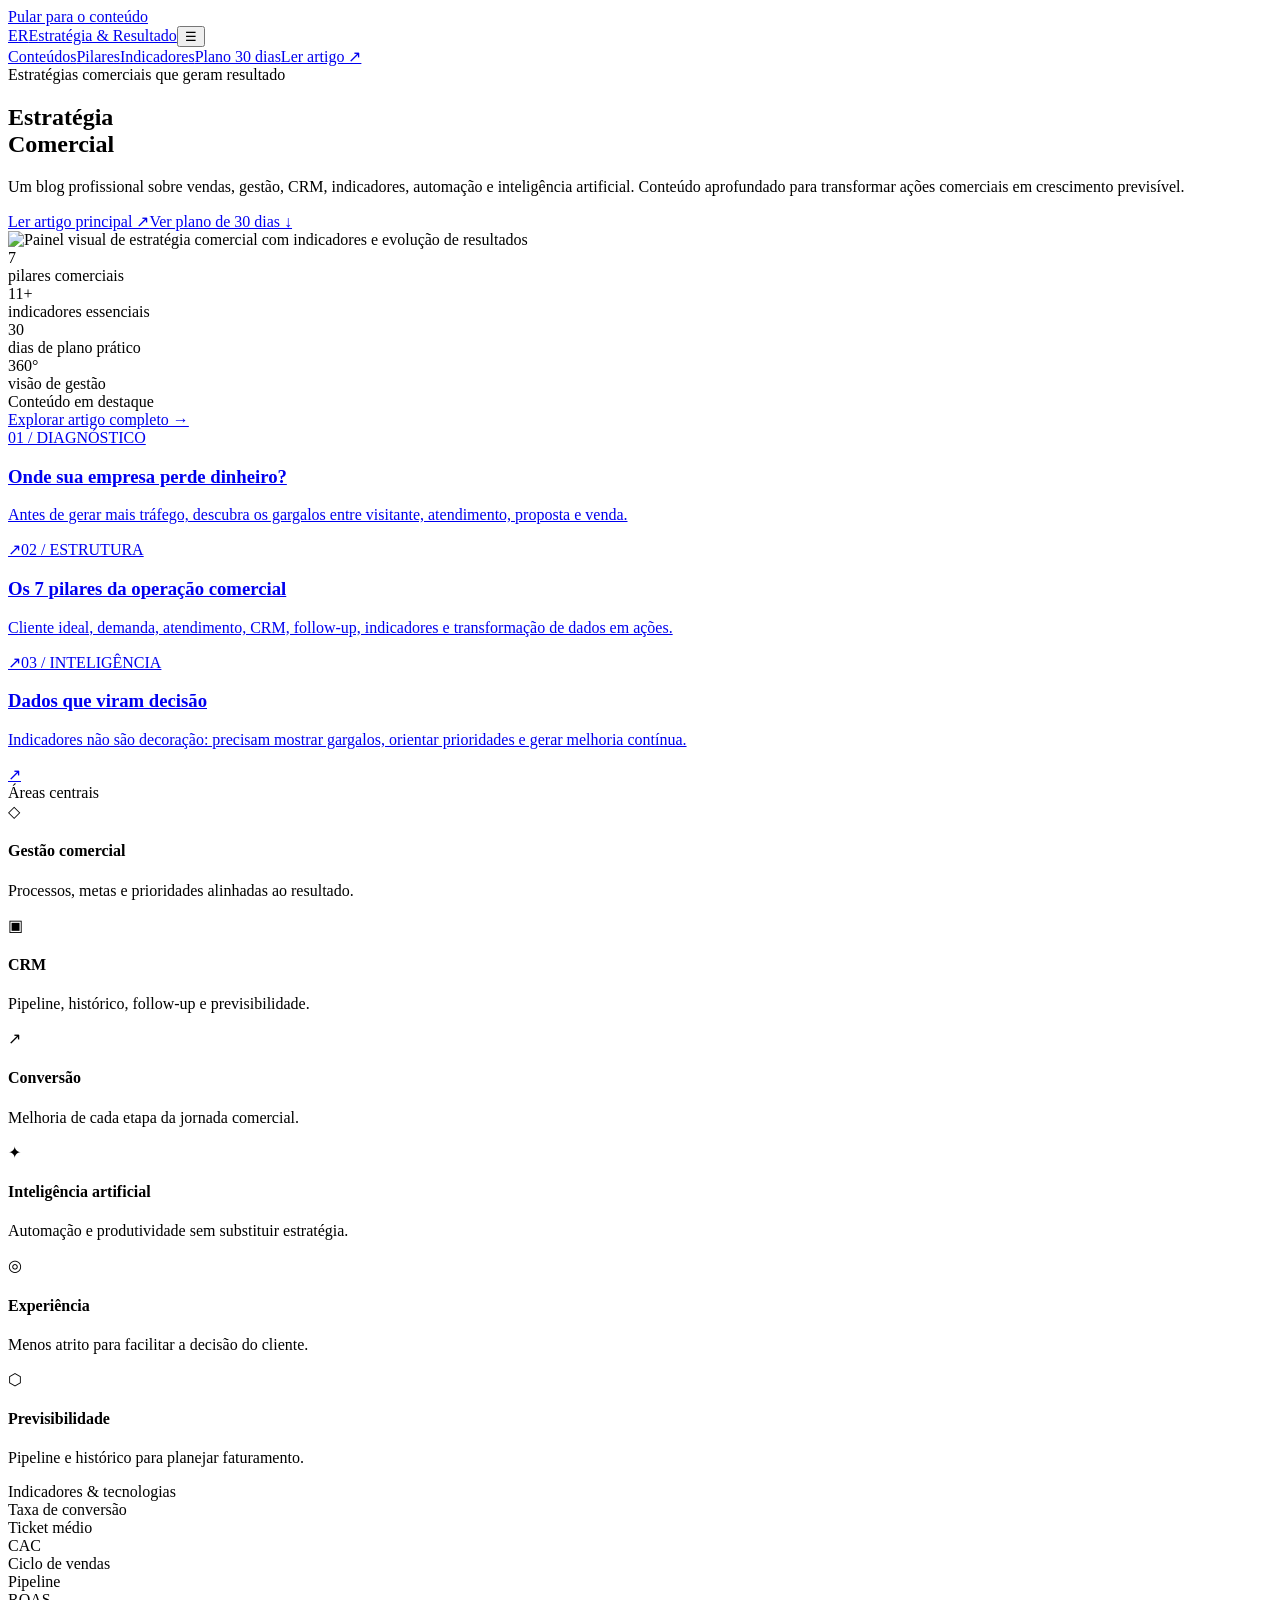
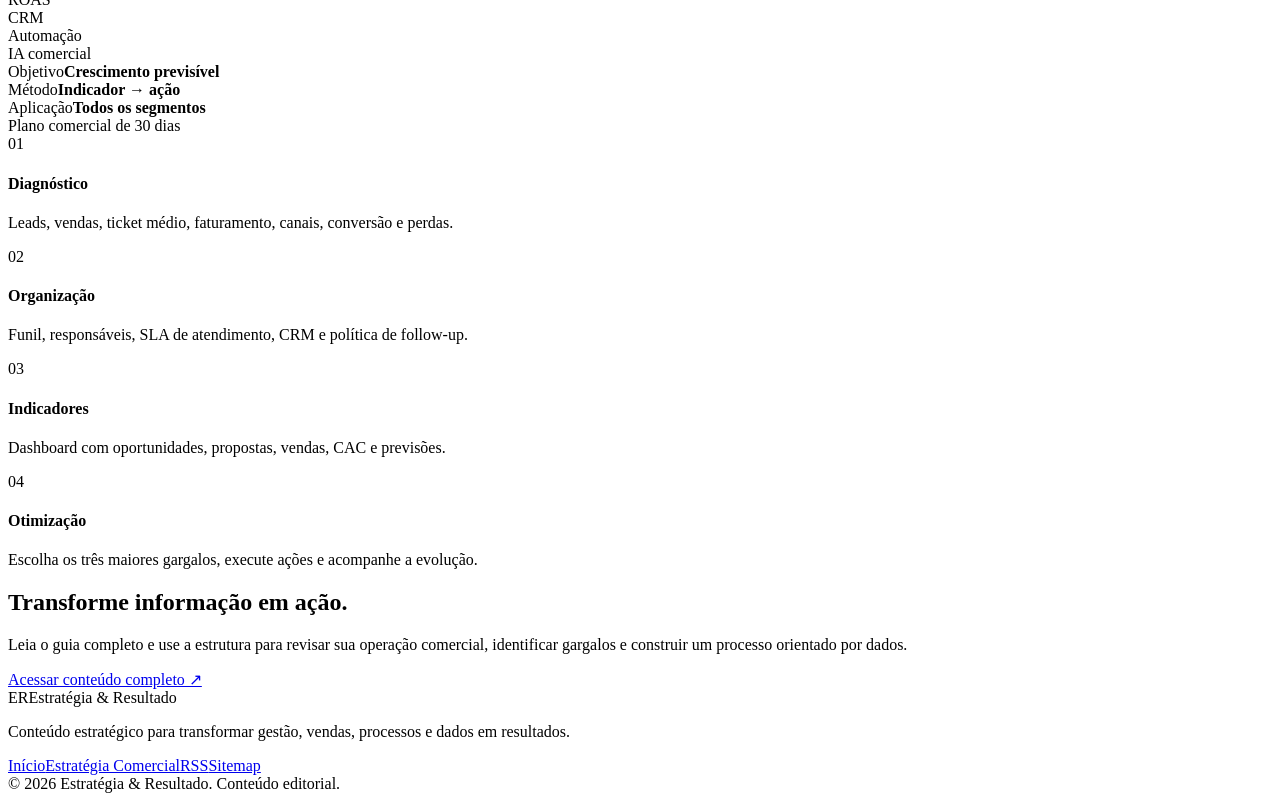
==== index.html @ cd14f016 "Adiciona home profissional do blog" ====
<!doctype html><html lang="pt-BR"><head><meta charset="utf-8"><meta name="viewport" content="width=device-width,initial-scale=1"><title>Estratégia Comercial | Gestão, Vendas, CRM e Resultados</title><meta name="description" content="Conteúdo estratégico sobre gestão comercial, vendas, CRM, indicadores, funil, inteligência artificial e crescimento previsível para empresas de todos os segmentos."><meta name="robots" content="index,follow,max-image-preview:large"><meta name="theme-color" content="#12141a"><link rel="canonical" href="https://SEU-DOMINIO.com.br/"><link rel="icon" href="assets/favicon.svg" type="image/svg+xml"><link rel="alternate" type="application/rss+xml" title="Estratégia & Resultado" href="feed.xml"><meta property="og:type" content="website"><meta property="og:locale" content="pt_BR"><meta property="og:title" content="Estratégia Comercial | Gestão, Vendas, CRM e Resultados"><meta property="og:description" content="Estratégia comercial aplicada a resultados previsíveis: gestão, CRM, vendas, indicadores e IA."><meta property="og:url" content="https://SEU-DOMINIO.com.br/"><meta property="og:image" content="https://SEU-DOMINIO.com.br/assets/og-estrategia-comercial.png"><meta name="twitter:card" content="summary_large_image"><link rel="stylesheet" href="styles.css"><script type="application/ld+json">{"@context":"https://schema.org","@type":"WebSite","name":"Estratégia & Resultado","url":"https://SEU-DOMINIO.com.br/","inLanguage":"pt-BR"}</script></head><body><a class="skip-link" href="#principal">Pular para o conteúdo</a><header class="site-header"><a class="brand" href="index.html" aria-label="Estratégia & Resultado"><span class="brand-mark">ER</span><span class="brand-text">Estratégia & Resultado</span></a><button class="menu-toggle" aria-label="Abrir menu" aria-expanded="false">☰</button><nav class="top-nav" aria-label="Principal"><a href="index.html#conteudos">Conteúdos</a><a href="index.html#pilares">Pilares</a><a href="index.html#indicadores">Indicadores</a><a href="index.html#plano">Plano 30 dias</a><a class="nav-cta" href="estrategia-comercial-aumentar-vendas-resultados.html">Ler artigo ↗</a></nav></header><main id="principal"><section class="hero"><div><div class="eyebrow">Estratégias comerciais que geram resultado</div><h1 class="display-title">Estratégia<br>Comercial</h1><p class="hero-copy">Um blog profissional sobre vendas, gestão, CRM, indicadores, automação e inteligência artificial. Conteúdo aprofundado para transformar ações comerciais em crescimento previsível.</p><div class="actions"><a class="button-primary" href="estrategia-comercial-aumentar-vendas-resultados.html">Ler artigo principal ↗</a><a class="button-secondary" href="#plano">Ver plano de 30 dias ↓</a></div></div><div class="hero-visual"><img src="assets/hero-strategy.svg" width="760" height="720" alt="Painel visual de estratégia comercial com indicadores e evolução de resultados"></div></section><section class="stats" aria-label="Resumo do conteúdo"><div class="stats-grid"><div class="stat"><div class="num">7</div><div class="label">pilares comerciais</div></div><div class="stat"><div class="num">11+</div><div class="label">indicadores essenciais</div></div><div class="stat"><div class="num">30</div><div class="label">dias de plano prático</div></div><div class="stat"><div class="num">360°</div><div class="label">visão de gestão</div></div></div></section><section class="section" id="conteudos"><div class="section-head"><div class="section-kicker">Conteúdo em destaque</div><a class="section-link" href="estrategia-comercial-aumentar-vendas-resultados.html">Explorar artigo completo →</a></div><div class="cards"><a class="card" href="estrategia-comercial-aumentar-vendas-resultados.html#o-primeiro-passo-para-aumentar-vendas-e-entender-onde-a-empresa-esta-perdendo-dinheiro"><span class="index">01 / DIAGNÓSTICO</span><div><h3>Onde sua empresa perde dinheiro?</h3><p>Antes de gerar mais tráfego, descubra os gargalos entre visitante, atendimento, proposta e venda.</p></div><span class="arrow">↗</span></a><a class="card" href="estrategia-comercial-aumentar-vendas-resultados.html#os-7-pilares-de-uma-estrategia-comercial-eficiente"><span class="index">02 / ESTRUTURA</span><div><h3>Os 7 pilares da operação comercial</h3><p>Cliente ideal, demanda, atendimento, CRM, follow-up, indicadores e transformação de dados em ações.</p></div><span class="arrow">↗</span></a><a class="card" href="estrategia-comercial-aumentar-vendas-resultados.html#7-transformar-dados-em-acoes"><span class="index">03 / INTELIGÊNCIA</span><div><h3>Dados que viram decisão</h3><p>Indicadores não são decoração: precisam mostrar gargalos, orientar prioridades e gerar melhoria contínua.</p></div><span class="arrow">↗</span></a></div></section><section class="section" id="pilares"><div class="split"><div><div class="section-kicker">Áreas centrais</div><div class="topic-list"><div class="topic"><div class="topic-icon">◇</div><div><h4>Gestão comercial</h4><p>Processos, metas e prioridades alinhadas ao resultado.</p></div></div><div class="topic"><div class="topic-icon">▣</div><div><h4>CRM</h4><p>Pipeline, histórico, follow-up e previsibilidade.</p></div></div><div class="topic"><div class="topic-icon">↗</div><div><h4>Conversão</h4><p>Melhoria de cada etapa da jornada comercial.</p></div></div><div class="topic"><div class="topic-icon">✦</div><div><h4>Inteligência artificial</h4><p>Automação e produtividade sem substituir estratégia.</p></div></div><div class="topic"><div class="topic-icon">◎</div><div><h4>Experiência</h4><p>Menos atrito para facilitar a decisão do cliente.</p></div></div><div class="topic"><div class="topic-icon">⬡</div><div><h4>Previsibilidade</h4><p>Pipeline e histórico para planejar faturamento.</p></div></div></div></div><div id="indicadores"><div class="section-kicker">Indicadores & tecnologias</div><div class="toolbox"><div class="tool">Taxa de conversão</div><div class="tool">Ticket médio</div><div class="tool">CAC</div><div class="tool">Ciclo de vendas</div><div class="tool">Pipeline</div><div class="tool">ROAS</div><div class="tool">CRM</div><div class="tool">Automação</div><div class="tool">IA comercial</div></div><div class="mini-panel"><div class="row"><span>Objetivo</span><strong>Crescimento previsível</strong></div><div class="row"><span>Método</span><strong>Indicador → ação</strong></div><div class="row"><span>Aplicação</span><strong>Todos os segmentos</strong></div></div></div></div></section><section class="section" id="plano"><div class="section-head"><div class="section-kicker">Plano comercial de 30 dias</div></div><div class="process"><div class="process-step"><span class="n">01</span><h4>Diagnóstico</h4><p>Leads, vendas, ticket médio, faturamento, canais, conversão e perdas.</p></div><div class="process-step"><span class="n">02</span><h4>Organização</h4><p>Funil, responsáveis, SLA de atendimento, CRM e política de follow-up.</p></div><div class="process-step"><span class="n">03</span><h4>Indicadores</h4><p>Dashboard com oportunidades, propostas, vendas, CAC e previsões.</p></div><div class="process-step"><span class="n">04</span><h4>Otimização</h4><p>Escolha os três maiores gargalos, execute ações e acompanhe a evolução.</p></div></div></section><section class="cta"><div class="cta-box"><h2>Transforme informação em ação.</h2><div><p>Leia o guia completo e use a estrutura para revisar sua operação comercial, identificar gargalos e construir um processo orientado por dados.</p><a class="button-primary" href="estrategia-comercial-aumentar-vendas-resultados.html">Acessar conteúdo completo ↗</a></div></div></section></main><footer class="footer"><div><div class="brand footer-brand"><span class="brand-mark">ER</span><span class="brand-text">Estratégia & Resultado</span></div><p>Conteúdo estratégico para transformar gestão, vendas, processos e dados em resultados.</p></div><div class="footer-links"><a href="index.html">Início</a><a href="estrategia-comercial-aumentar-vendas-resultados.html">Estratégia Comercial</a><a href="feed.xml">RSS</a><a href="sitemap.xml">Sitemap</a></div><div class="copyright">© 2026 Estratégia & Resultado. Conteúdo editorial.</div></footer><script src="script.js" defer></script></body></html>
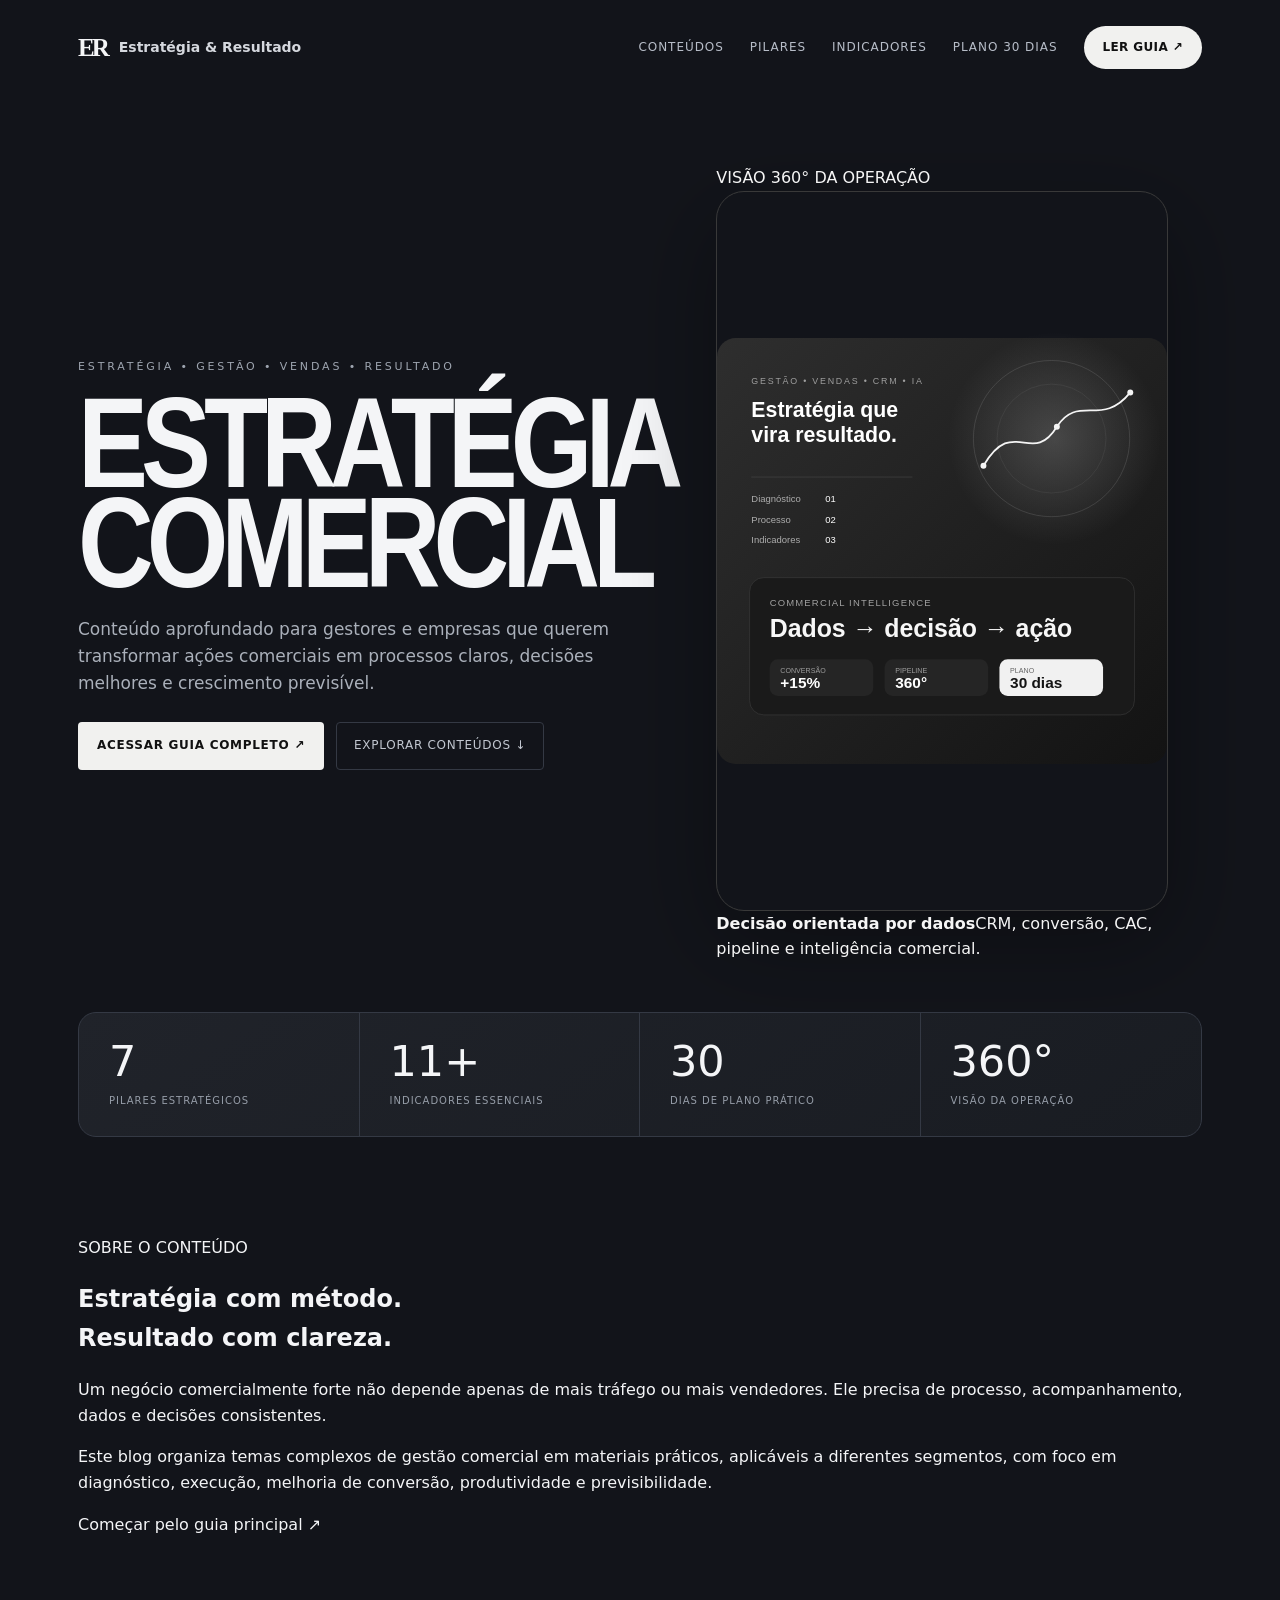
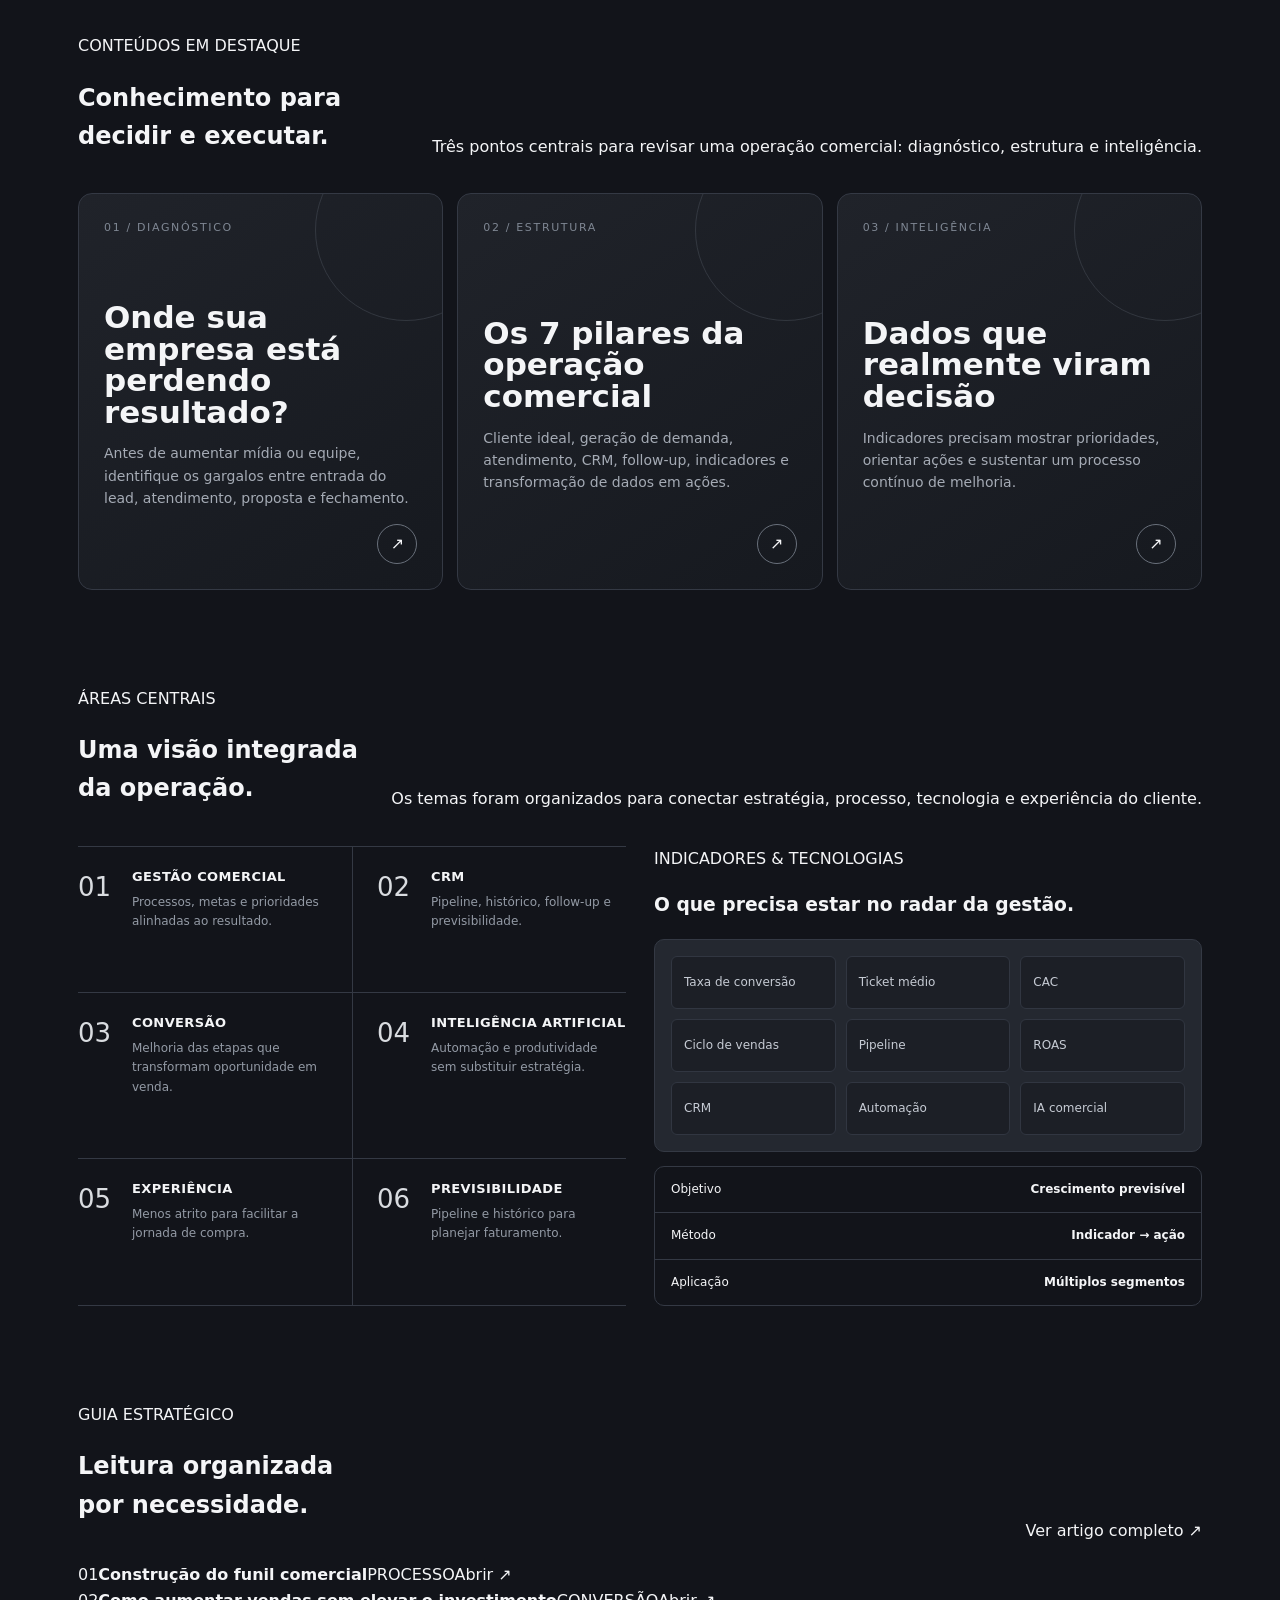
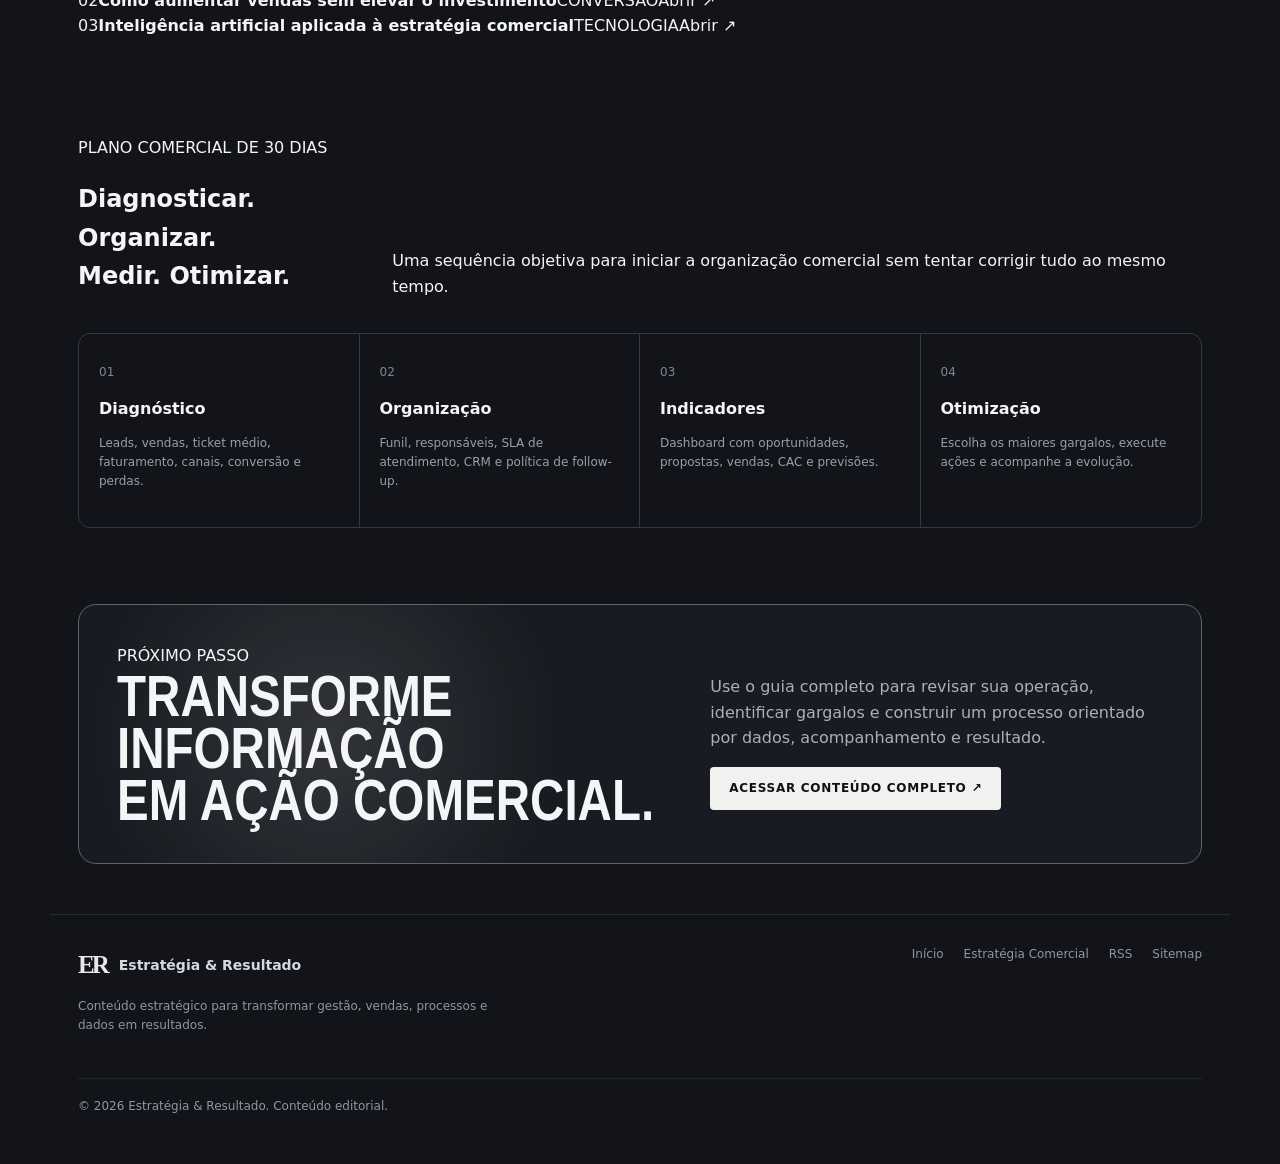
==== commit c37535c6: "Redesenha home do blog com template editorial premium" ====
--- a/index.html
+++ b/index.html
@@ -1 +1 @@
-<!doctype html><html lang="pt-BR"><head><meta charset="utf-8"><meta name="viewport" content="width=device-width,initial-scale=1"><title>Estratégia Comercial | Gestão, Vendas, CRM e Resultados</title><meta name="description" content="Conteúdo estratégico sobre gestão comercial, vendas, CRM, indicadores, funil, inteligência artificial e crescimento previsível para empresas de todos os segmentos."><meta name="robots" content="index,follow,max-image-preview:large"><meta name="theme-color" content="#12141a"><link rel="canonical" href="https://SEU-DOMINIO.com.br/"><link rel="icon" href="assets/favicon.svg" type="image/svg+xml"><link rel="alternate" type="application/rss+xml" title="Estratégia & Resultado" href="feed.xml"><meta property="og:type" content="website"><meta property="og:locale" content="pt_BR"><meta property="og:title" content="Estratégia Comercial | Gestão, Vendas, CRM e Resultados"><meta property="og:description" content="Estratégia comercial aplicada a resultados previsíveis: gestão, CRM, vendas, indicadores e IA."><meta property="og:url" content="https://SEU-DOMINIO.com.br/"><meta property="og:image" content="https://SEU-DOMINIO.com.br/assets/og-estrategia-comercial.png"><meta name="twitter:card" content="summary_large_image"><link rel="stylesheet" href="styles.css"><script type="application/ld+json">{"@context":"https://schema.org","@type":"WebSite","name":"Estratégia & Resultado","url":"https://SEU-DOMINIO.com.br/","inLanguage":"pt-BR"}</script></head><body><a class="skip-link" href="#principal">Pular para o conteúdo</a><header class="site-header"><a class="brand" href="index.html" aria-label="Estratégia & Resultado"><span class="brand-mark">ER</span><span class="brand-text">Estratégia & Resultado</span></a><button class="menu-toggle" aria-label="Abrir menu" aria-expanded="false">☰</button><nav class="top-nav" aria-label="Principal"><a href="index.html#conteudos">Conteúdos</a><a href="index.html#pilares">Pilares</a><a href="index.html#indicadores">Indicadores</a><a href="index.html#plano">Plano 30 dias</a><a class="nav-cta" href="estrategia-comercial-aumentar-vendas-resultados.html">Ler artigo ↗</a></nav></header><main id="principal"><section class="hero"><div><div class="eyebrow">Estratégias comerciais que geram resultado</div><h1 class="display-title">Estratégia<br>Comercial</h1><p class="hero-copy">Um blog profissional sobre vendas, gestão, CRM, indicadores, automação e inteligência artificial. Conteúdo aprofundado para transformar ações comerciais em crescimento previsível.</p><div class="actions"><a class="button-primary" href="estrategia-comercial-aumentar-vendas-resultados.html">Ler artigo principal ↗</a><a class="button-secondary" href="#plano">Ver plano de 30 dias ↓</a></div></div><div class="hero-visual"><img src="assets/hero-strategy.svg" width="760" height="720" alt="Painel visual de estratégia comercial com indicadores e evolução de resultados"></div></section><section class="stats" aria-label="Resumo do conteúdo"><div class="stats-grid"><div class="stat"><div class="num">7</div><div class="label">pilares comerciais</div></div><div class="stat"><div class="num">11+</div><div class="label">indicadores essenciais</div></div><div class="stat"><div class="num">30</div><div class="label">dias de plano prático</div></div><div class="stat"><div class="num">360°</div><div class="label">visão de gestão</div></div></div></section><section class="section" id="conteudos"><div class="section-head"><div class="section-kicker">Conteúdo em destaque</div><a class="section-link" href="estrategia-comercial-aumentar-vendas-resultados.html">Explorar artigo completo →</a></div><div class="cards"><a class="card" href="estrategia-comercial-aumentar-vendas-resultados.html#o-primeiro-passo-para-aumentar-vendas-e-entender-onde-a-empresa-esta-perdendo-dinheiro"><span class="index">01 / DIAGNÓSTICO</span><div><h3>Onde sua empresa perde dinheiro?</h3><p>Antes de gerar mais tráfego, descubra os gargalos entre visitante, atendimento, proposta e venda.</p></div><span class="arrow">↗</span></a><a class="card" href="estrategia-comercial-aumentar-vendas-resultados.html#os-7-pilares-de-uma-estrategia-comercial-eficiente"><span class="index">02 / ESTRUTURA</span><div><h3>Os 7 pilares da operação comercial</h3><p>Cliente ideal, demanda, atendimento, CRM, follow-up, indicadores e transformação de dados em ações.</p></div><span class="arrow">↗</span></a><a class="card" href="estrategia-comercial-aumentar-vendas-resultados.html#7-transformar-dados-em-acoes"><span class="index">03 / INTELIGÊNCIA</span><div><h3>Dados que viram decisão</h3><p>Indicadores não são decoração: precisam mostrar gargalos, orientar prioridades e gerar melhoria contínua.</p></div><span class="arrow">↗</span></a></div></section><section class="section" id="pilares"><div class="split"><div><div class="section-kicker">Áreas centrais</div><div class="topic-list"><div class="topic"><div class="topic-icon">◇</div><div><h4>Gestão comercial</h4><p>Processos, metas e prioridades alinhadas ao resultado.</p></div></div><div class="topic"><div class="topic-icon">▣</div><div><h4>CRM</h4><p>Pipeline, histórico, follow-up e previsibilidade.</p></div></div><div class="topic"><div class="topic-icon">↗</div><div><h4>Conversão</h4><p>Melhoria de cada etapa da jornada comercial.</p></div></div><div class="topic"><div class="topic-icon">✦</div><div><h4>Inteligência artificial</h4><p>Automação e produtividade sem substituir estratégia.</p></div></div><div class="topic"><div class="topic-icon">◎</div><div><h4>Experiência</h4><p>Menos atrito para facilitar a decisão do cliente.</p></div></div><div class="topic"><div class="topic-icon">⬡</div><div><h4>Previsibilidade</h4><p>Pipeline e histórico para planejar faturamento.</p></div></div></div></div><div id="indicadores"><div class="section-kicker">Indicadores & tecnologias</div><div class="toolbox"><div class="tool">Taxa de conversão</div><div class="tool">Ticket médio</div><div class="tool">CAC</div><div class="tool">Ciclo de vendas</div><div class="tool">Pipeline</div><div class="tool">ROAS</div><div class="tool">CRM</div><div class="tool">Automação</div><div class="tool">IA comercial</div></div><div class="mini-panel"><div class="row"><span>Objetivo</span><strong>Crescimento previsível</strong></div><div class="row"><span>Método</span><strong>Indicador → ação</strong></div><div class="row"><span>Aplicação</span><strong>Todos os segmentos</strong></div></div></div></div></section><section class="section" id="plano"><div class="section-head"><div class="section-kicker">Plano comercial de 30 dias</div></div><div class="process"><div class="process-step"><span class="n">01</span><h4>Diagnóstico</h4><p>Leads, vendas, ticket médio, faturamento, canais, conversão e perdas.</p></div><div class="process-step"><span class="n">02</span><h4>Organização</h4><p>Funil, responsáveis, SLA de atendimento, CRM e política de follow-up.</p></div><div class="process-step"><span class="n">03</span><h4>Indicadores</h4><p>Dashboard com oportunidades, propostas, vendas, CAC e previsões.</p></div><div class="process-step"><span class="n">04</span><h4>Otimização</h4><p>Escolha os três maiores gargalos, execute ações e acompanhe a evolução.</p></div></div></section><section class="cta"><div class="cta-box"><h2>Transforme informação em ação.</h2><div><p>Leia o guia completo e use a estrutura para revisar sua operação comercial, identificar gargalos e construir um processo orientado por dados.</p><a class="button-primary" href="estrategia-comercial-aumentar-vendas-resultados.html">Acessar conteúdo completo ↗</a></div></div></section></main><footer class="footer"><div><div class="brand footer-brand"><span class="brand-mark">ER</span><span class="brand-text">Estratégia & Resultado</span></div><p>Conteúdo estratégico para transformar gestão, vendas, processos e dados em resultados.</p></div><div class="footer-links"><a href="index.html">Início</a><a href="estrategia-comercial-aumentar-vendas-resultados.html">Estratégia Comercial</a><a href="feed.xml">RSS</a><a href="sitemap.xml">Sitemap</a></div><div class="copyright">© 2026 Estratégia & Resultado. Conteúdo editorial.</div></footer><script src="script.js" defer></script></body></html>+<!doctype html><html lang="pt-BR"><head><meta charset="utf-8"><meta name="viewport" content="width=device-width,initial-scale=1"><title>Estratégia Comercial | Gestão, Vendas, CRM e Resultados</title><meta name="description" content="Conteúdo estratégico sobre gestão comercial, vendas, CRM, indicadores, funil, inteligência artificial e crescimento previsível para empresas de todos os segmentos."><meta name="robots" content="index,follow,max-image-preview:large"><meta name="theme-color" content="#10242c"><link rel="canonical" href="https://SEU-DOMINIO.com.br/"><link rel="icon" href="assets/favicon.svg" type="image/svg+xml"><link rel="alternate" type="application/rss+xml" title="Estratégia & Resultado" href="feed.xml"><meta property="og:type" content="website"><meta property="og:locale" content="pt_BR"><meta property="og:title" content="Estratégia Comercial | Gestão, Vendas, CRM e Resultados"><meta property="og:description" content="Estratégia comercial aplicada a resultados previsíveis: gestão, CRM, vendas, indicadores e IA."><meta property="og:url" content="https://SEU-DOMINIO.com.br/"><meta property="og:image" content="https://SEU-DOMINIO.com.br/assets/og-estrategia-comercial.png"><meta name="twitter:card" content="summary_large_image"><link rel="stylesheet" href="styles.css"><script type="application/ld+json">{"@context":"https://schema.org","@type":"WebSite","name":"Estratégia & Resultado","url":"https://SEU-DOMINIO.com.br/","inLanguage":"pt-BR"}</script></head><body><a class="skip-link" href="#principal">Pular para o conteúdo</a><header class="site-header"><a class="brand" href="index.html" aria-label="Estratégia & Resultado"><span class="brand-mark">ER</span><span class="brand-text">Estratégia & Resultado</span></a><button class="menu-toggle" aria-label="Abrir menu" aria-expanded="false">☰</button><nav class="top-nav" aria-label="Principal"><a href="#conteudos">Conteúdos</a><a href="#pilares">Pilares</a><a href="#indicadores">Indicadores</a><a href="#plano">Plano 30 dias</a><a class="nav-cta" href="estrategia-comercial-aumentar-vendas-resultados.html">Ler guia ↗</a></nav></header><main id="principal"><section class="hero"><div class="hero-copy-wrap"><div class="eyebrow gold">Estratégia • Gestão • Vendas • Resultado</div><h1 class="display-title">Estratégia<br><span>Comercial</span></h1><p class="hero-copy">Conteúdo aprofundado para gestores e empresas que querem transformar ações comerciais em processos claros, decisões melhores e crescimento previsível.</p><div class="actions"><a class="button-primary" href="estrategia-comercial-aumentar-vendas-resultados.html">Acessar guia completo ↗</a><a class="button-secondary" href="#conteudos">Explorar conteúdos ↓</a></div></div><div class="hero-visual"><div class="visual-label">VISÃO 360° DA OPERAÇÃO</div><img src="assets/hero-strategy.svg" width="760" height="720" alt="Painel visual de estratégia comercial com indicadores e evolução de resultados"><div class="visual-note"><strong>Decisão orientada por dados</strong><span>CRM, conversão, CAC, pipeline e inteligência comercial.</span></div></div></section><section class="stats" aria-label="Resumo do conteúdo"><div class="stats-grid"><div class="stat"><div class="num">7</div><div class="label">Pilares estratégicos</div></div><div class="stat"><div class="num">11+</div><div class="label">Indicadores essenciais</div></div><div class="stat"><div class="num">30</div><div class="label">Dias de plano prático</div></div><div class="stat"><div class="num">360°</div><div class="label">Visão da operação</div></div></div></section><section class="section intro-section"><div><span class="section-tag">SOBRE O CONTEÚDO</span><h2>Estratégia com método.<br>Resultado com clareza.</h2></div><div class="intro-copy"><p class="lead">Um negócio comercialmente forte não depende apenas de mais tráfego ou mais vendedores. Ele precisa de processo, acompanhamento, dados e decisões consistentes.</p><p>Este blog organiza temas complexos de gestão comercial em materiais práticos, aplicáveis a diferentes segmentos, com foco em diagnóstico, execução, melhoria de conversão, produtividade e previsibilidade.</p><a class="gold-link" href="estrategia-comercial-aumentar-vendas-resultados.html">Começar pelo guia principal ↗</a></div></section><section class="section featured-panel" id="conteudos"><div class="section-head light"><div><span class="section-tag dark-tag">CONTEÚDOS EM DESTAQUE</span><h2>Conhecimento para<br><span>decidir e executar.</span></h2></div><p>Três pontos centrais para revisar uma operação comercial: diagnóstico, estrutura e inteligência.</p></div><div class="cards"><a class="card card-light" href="estrategia-comercial-aumentar-vendas-resultados.html#o-primeiro-passo-para-aumentar-vendas-e-entender-onde-a-empresa-esta-perdendo-dinheiro"><span class="index">01 / DIAGNÓSTICO</span><div><h3>Onde sua empresa está perdendo resultado?</h3><p>Antes de aumentar mídia ou equipe, identifique os gargalos entre entrada do lead, atendimento, proposta e fechamento.</p></div><span class="arrow">↗</span></a><a class="card card-dark" href="estrategia-comercial-aumentar-vendas-resultados.html#os-7-pilares-de-uma-estrategia-comercial-eficiente"><span class="index">02 / ESTRUTURA</span><div><h3>Os 7 pilares da operação comercial</h3><p>Cliente ideal, geração de demanda, atendimento, CRM, follow-up, indicadores e transformação de dados em ações.</p></div><span class="arrow">↗</span></a><a class="card card-light" href="estrategia-comercial-aumentar-vendas-resultados.html#7-transformar-dados-em-acoes"><span class="index">03 / INTELIGÊNCIA</span><div><h3>Dados que realmente viram decisão</h3><p>Indicadores precisam mostrar prioridades, orientar ações e sustentar um processo contínuo de melhoria.</p></div><span class="arrow">↗</span></a></div></section><section class="section capability-section" id="pilares"><div class="section-head"><div><span class="section-tag">ÁREAS CENTRAIS</span><h2>Uma visão integrada<br>da operação.</h2></div><p>Os temas foram organizados para conectar estratégia, processo, tecnologia e experiência do cliente.</p></div><div class="split"><div class="topic-list"><div class="topic"><div class="topic-icon">01</div><div><h4>Gestão comercial</h4><p>Processos, metas e prioridades alinhadas ao resultado.</p></div></div><div class="topic"><div class="topic-icon">02</div><div><h4>CRM</h4><p>Pipeline, histórico, follow-up e previsibilidade.</p></div></div><div class="topic"><div class="topic-icon">03</div><div><h4>Conversão</h4><p>Melhoria das etapas que transformam oportunidade em venda.</p></div></div><div class="topic"><div class="topic-icon">04</div><div><h4>Inteligência artificial</h4><p>Automação e produtividade sem substituir estratégia.</p></div></div><div class="topic"><div class="topic-icon">05</div><div><h4>Experiência</h4><p>Menos atrito para facilitar a jornada de compra.</p></div></div><div class="topic"><div class="topic-icon">06</div><div><h4>Previsibilidade</h4><p>Pipeline e histórico para planejar faturamento.</p></div></div></div><div class="indicator-panel" id="indicadores"><span class="section-tag dark-tag">INDICADORES & TECNOLOGIAS</span><h3>O que precisa estar no radar da gestão.</h3><div class="toolbox"><div class="tool">Taxa de conversão</div><div class="tool">Ticket médio</div><div class="tool">CAC</div><div class="tool">Ciclo de vendas</div><div class="tool">Pipeline</div><div class="tool">ROAS</div><div class="tool">CRM</div><div class="tool">Automação</div><div class="tool">IA comercial</div></div><div class="mini-panel"><div class="row"><span>Objetivo</span><strong>Crescimento previsível</strong></div><div class="row"><span>Método</span><strong>Indicador → ação</strong></div><div class="row"><span>Aplicação</span><strong>Múltiplos segmentos</strong></div></div></div></div></section><section class="section editorial-list"><div class="section-head"><div><span class="section-tag">GUIA ESTRATÉGICO</span><h2>Leitura organizada<br>por necessidade.</h2></div><a class="gold-link" href="estrategia-comercial-aumentar-vendas-resultados.html">Ver artigo completo ↗</a></div><div class="library-row"><span class="library-index">01</span><strong>Construção do funil comercial</strong><span class="library-tag">PROCESSO</span><a href="estrategia-comercial-aumentar-vendas-resultados.html#como-construir-um-funil-comercial-eficiente">Abrir ↗</a></div><div class="library-row"><span class="library-index">02</span><strong>Como aumentar vendas sem elevar o investimento</strong><span class="library-tag">CONVERSÃO</span><a href="estrategia-comercial-aumentar-vendas-resultados.html#como-aumentar-vendas-sem-necessariamente-aumentar-o-investimento-em-marketing">Abrir ↗</a></div><div class="library-row"><span class="library-index">03</span><strong>Inteligência artificial aplicada à estratégia comercial</strong><span class="library-tag">TECNOLOGIA</span><a href="estrategia-comercial-aumentar-vendas-resultados.html#inteligencia-artificial-aplicada-a-estrategia-comercial">Abrir ↗</a></div></section><section class="section process-section" id="plano"><div class="section-head"><div><span class="section-tag">PLANO COMERCIAL DE 30 DIAS</span><h2>Diagnosticar. Organizar.<br>Medir. Otimizar.</h2></div><p>Uma sequência objetiva para iniciar a organização comercial sem tentar corrigir tudo ao mesmo tempo.</p></div><div class="process"><div class="process-step"><span class="n">01</span><h4>Diagnóstico</h4><p>Leads, vendas, ticket médio, faturamento, canais, conversão e perdas.</p></div><div class="process-step"><span class="n">02</span><h4>Organização</h4><p>Funil, responsáveis, SLA de atendimento, CRM e política de follow-up.</p></div><div class="process-step"><span class="n">03</span><h4>Indicadores</h4><p>Dashboard com oportunidades, propostas, vendas, CAC e previsões.</p></div><div class="process-step"><span class="n">04</span><h4>Otimização</h4><p>Escolha os maiores gargalos, execute ações e acompanhe a evolução.</p></div></div></section><section class="cta"><div class="cta-box"><div><span class="section-tag dark-tag">PRÓXIMO PASSO</span><h2>Transforme informação<br>em ação comercial.</h2></div><div><p>Use o guia completo para revisar sua operação, identificar gargalos e construir um processo orientado por dados, acompanhamento e resultado.</p><a class="button-primary" href="estrategia-comercial-aumentar-vendas-resultados.html">Acessar conteúdo completo ↗</a></div></div></section></main><footer class="footer"><div><div class="brand footer-brand"><span class="brand-mark">ER</span><span class="brand-text">Estratégia & Resultado</span></div><p>Conteúdo estratégico para transformar gestão, vendas, processos e dados em resultados.</p></div><div class="footer-links"><a href="index.html">Início</a><a href="estrategia-comercial-aumentar-vendas-resultados.html">Estratégia Comercial</a><a href="feed.xml">RSS</a><a href="sitemap.xml">Sitemap</a></div><div class="copyright">© 2026 Estratégia & Resultado. Conteúdo editorial.</div></footer><script src="script.js" defer></script></body></html>
--- a/styles.css
+++ b/styles.css
@@ -0,0 +1 @@
+:root{--bg:#12141a;--panel:#1a1d24;--panel2:#20242c;--line:#343944;--text:#f4f5f7;--muted:#a4aab5;--soft:#d9dce1;--paper:#ececea;--ink:#16181d;--max:1180px;--radius:22px}*{box-sizing:border-box}html{scroll-behavior:smooth}body{margin:0;background:var(--bg);color:var(--text);font-family:Inter,ui-sans-serif,system-ui,-apple-system,BlinkMacSystemFont,"Segoe UI",sans-serif;line-height:1.6;-webkit-font-smoothing:antialiased}a{color:inherit;text-decoration:none}img{max-width:100%;display:block}.skip-link{position:absolute;left:-999px}.skip-link:focus{left:20px;top:20px;background:#fff;color:#111;padding:10px 14px;z-index:999}.site-header{max-width:var(--max);margin:auto;padding:26px 28px;display:flex;align-items:center;justify-content:space-between;gap:24px;position:relative;z-index:20}.brand{display:flex;align-items:center;gap:12px;font-weight:650}.brand-mark{font-family:Georgia,serif;font-size:25px;letter-spacing:-3px}.brand-text{font-size:14px;color:#d5d8de}.top-nav{display:flex;align-items:center;gap:26px;font-size:12px;text-transform:uppercase;letter-spacing:.08em;color:#b7bdc8}.top-nav a:hover{color:#fff}.nav-cta,.button-primary{background:#f1f1ef!important;color:#111!important;border-radius:999px;padding:12px 19px!important;font-weight:700;letter-spacing:.03em}.menu-toggle{display:none;background:none;border:1px solid var(--line);color:#fff;border-radius:10px;padding:7px 10px}.hero{max-width:var(--max);margin:auto;padding:70px 28px 34px;display:grid;grid-template-columns:1.07fr .93fr;gap:40px;align-items:center}.eyebrow{font-size:11px;letter-spacing:.26em;text-transform:uppercase;color:#9ea5b0;margin-bottom:16px}.display-title{font-family:"Arial Narrow","Liberation Sans Narrow",Impact,sans-serif;font-size:clamp(76px,10vw,148px);line-height:.78;letter-spacing:-.055em;text-transform:uppercase;margin:0;max-width:760px}.hero-copy{max-width:650px;color:#aab0ba;font-size:17px;margin:25px 0}.actions{display:flex;gap:12px;flex-wrap:wrap}.button-primary,.button-secondary{display:inline-flex;align-items:center;gap:8px;padding:13px 17px;border-radius:4px;font-size:12px;text-transform:uppercase;letter-spacing:.06em}.button-secondary{border:1px solid var(--line);color:#c2c7d0}.hero-visual{filter:grayscale(1);position:relative}.hero-visual img{border-radius:28px;border:1px solid #343944;box-shadow:0 30px 90px rgba(0,0,0,.32)}.stats{max-width:var(--max);margin:16px auto 50px;padding:0 28px}.stats-grid{display:grid;grid-template-columns:repeat(4,1fr);background:linear-gradient(145deg,#20232a,#191c22);border:1px solid var(--line);border-radius:18px;overflow:hidden}.stat{padding:27px 30px;border-right:1px solid var(--line)}.stat:last-child{border-right:0}.stat .num{font-size:43px;line-height:1;font-weight:300}.stat .label{margin-top:10px;color:#969da8;text-transform:uppercase;letter-spacing:.1em;font-size:10px}.section{max-width:var(--max);margin:auto;padding:48px 28px}.section-head{display:flex;justify-content:space-between;align-items:end;margin-bottom:18px}.section-kicker{text-transform:uppercase;letter-spacing:.15em;font-size:11px;color:#a9afb9}.section-link{font-size:11px;text-transform:uppercase;letter-spacing:.08em;color:#b8bec8}.cards{display:grid;grid-template-columns:repeat(3,1fr);gap:14px}.card{min-height:310px;border:1px solid var(--line);border-radius:14px;padding:25px;background:linear-gradient(145deg,#20232a,#16191f);display:flex;flex-direction:column;justify-content:space-between;position:relative;overflow:hidden}.card:before{content:"";position:absolute;width:180px;height:180px;border:1px solid #4b505a;border-radius:50%;right:-55px;top:-55px;opacity:.5}.card .index{font-size:11px;color:#7f8793;letter-spacing:.15em}.card h3{font-size:31px;line-height:1.02;max-width:300px;margin:65px 0 10px}.card p{color:#a5abb5;font-size:14px;max-width:330px}.arrow{width:40px;height:40px;border:1px solid #69707b;border-radius:50%;display:grid;place-items:center;align-self:flex-end}.split{display:grid;grid-template-columns:1fr 1fr;gap:28px}.topic-list{display:grid;grid-template-columns:1fr 1fr;border-top:1px solid var(--line)}.topic{padding:20px 0;border-bottom:1px solid var(--line);display:grid;grid-template-columns:42px 1fr;gap:12px}.topic:nth-child(odd){padding-right:24px}.topic:nth-child(even){padding-left:24px;border-left:1px solid var(--line)}.topic-icon{font-size:26px;color:#d9dce0}.topic h4{margin:0 0 5px;font-size:13px;text-transform:uppercase;letter-spacing:.03em}.topic p{margin:0;color:#939aa5;font-size:12px}.toolbox{border:1px solid var(--line);background:#242830;border-radius:10px;padding:16px;display:grid;grid-template-columns:repeat(3,1fr);gap:10px}.tool{background:#1c1f26;border:1px solid #313641;padding:16px 12px;border-radius:6px;font-size:12px;color:#c6cbd4}.mini-panel{margin-top:14px;border:1px solid var(--line);border-radius:10px;overflow:hidden}.mini-panel .row{padding:13px 16px;border-bottom:1px solid var(--line);display:flex;justify-content:space-between;font-size:12px}.mini-panel .row:last-child{border-bottom:0}.process{display:grid;grid-template-columns:repeat(4,1fr);border:1px solid var(--line);border-radius:12px;overflow:hidden}.process-step{padding:24px 20px;min-height:180px;border-right:1px solid var(--line)}.process-step:last-child{border-right:0}.process-step .n{color:#7f8791;font-size:12px}.process-step h4{font-size:16px;margin:12px 0}.process-step p{font-size:12px;color:#999faa}.cta{max-width:var(--max);margin:28px auto 0;padding:0 28px 50px}.cta-box{border:1px solid #5e636c;border-radius:18px;padding:38px;display:grid;grid-template-columns:1.1fr .9fr;align-items:center;gap:40px;background:radial-gradient(circle at 22% 50%,rgba(255,255,255,.11),transparent 26%),#181b21}.cta-box h2{font-family:"Arial Narrow","Liberation Sans Narrow",Impact,sans-serif;font-size:58px;line-height:.9;text-transform:uppercase;margin:0;max-width:650px}.cta-box p{color:#aab0b9}.footer{max-width:var(--max);margin:auto;padding:30px 28px 48px;border-top:1px solid #272b33;display:grid;grid-template-columns:1.2fr .8fr;gap:30px;color:#8f96a1;font-size:12px}.footer p{max-width:440px}.footer-links{display:flex;gap:20px;justify-content:flex-end;align-items:start}.copyright{grid-column:1/-1;padding-top:18px;border-top:1px solid #22262d}.footer-brand{color:#e7e8eb}.article-hero{max-width:var(--max);margin:auto;padding:70px 28px 30px}.breadcrumbs{font-size:11px;color:#858c97;text-transform:uppercase;letter-spacing:.1em;margin-bottom:24px}.article-hero h1{font-family:"Arial Narrow","Liberation Sans Narrow",Impact,sans-serif;font-size:clamp(56px,8vw,105px);line-height:.9;text-transform:uppercase;letter-spacing:-.04em;margin:0;max-width:1050px}.article-deck{font-size:20px;color:#acb2bc;max-width:780px;margin:24px 0 0}.article-meta{display:flex;gap:18px;flex-wrap:wrap;margin-top:24px;font-size:12px;color:#8e95a0}.article-shell{max-width:var(--max);margin:28px auto 80px;padding:0 28px;display:grid;grid-template-columns:270px minmax(0,1fr);gap:44px;align-items:start}.toc{position:sticky;top:22px;border:1px solid var(--line);border-radius:14px;padding:18px;background:#171a20;max-height:calc(100vh - 44px);overflow:auto}.toc strong{font-size:11px;text-transform:uppercase;letter-spacing:.13em}.toc-link{display:block;padding:7px 0;color:#858d98;font-size:12px;border-left:1px solid #343943;padding-left:12px}.toc-link.level-3{padding-left:22px}.toc-link.active,.toc-link:hover{color:#fff;border-color:#e2e2e2}.article{background:#e9e9e5;color:#17191e;border-radius:22px;padding:clamp(26px,5vw,70px);box-shadow:0 30px 100px rgba(0,0,0,.28)}.article h2{font-size:clamp(34px,4vw,52px);line-height:1.03;letter-spacing:-.03em;margin:72px 0 20px}.article h2:first-child{margin-top:0}.article h3{font-size:27px;line-height:1.15;margin:44px 0 14px}.article h4{font-size:18px;margin:30px 0 10px}.article p{font-size:17px;color:#34373d;margin:0 0 20px}.article ul,.article ol{padding-left:24px;margin:0 0 25px}.article li{margin:8px 0}.article strong{color:#0d0f13}.article hr{border:0;border-top:1px solid #cacbc7;margin:48px 0}.article blockquote{border-left:3px solid #191b20;margin:30px 0;padding:16px 24px;background:#deded9}.article .formula{background:#15181d;color:#fff;padding:18px 20px;border-radius:10px;font-size:20px}.article .formula strong{color:#fff}.article .flow-step{display:inline-block;border:1px solid #b9bbb7;background:#dfdfda;border-radius:999px;padding:8px 13px;margin:4px 6px 4px 0;font-size:14px}.reading-progress{position:fixed;left:0;top:0;height:3px;background:#fff;width:0;z-index:999}.share-row{display:flex;justify-content:space-between;gap:16px;align-items:center;margin-top:40px;padding-top:24px;border-top:1px solid #c9cac6}.share-button{border:1px solid #9d9f9b;background:#f1f1ed;padding:10px 14px;border-radius:999px;cursor:pointer}.seo-note{max-width:var(--max);margin:0 auto 80px;padding:0 28px}.seo-note-box{border:1px solid var(--line);border-radius:16px;padding:22px;color:#adb3bd;font-size:13px}.seo-note-box strong{color:#fff}@media(max-width:900px){.top-nav{display:none;position:absolute;left:20px;right:20px;top:72px;background:#1b1e25;border:1px solid var(--line);padding:18px;border-radius:14px;flex-direction:column;align-items:stretch}.top-nav.open{display:flex}.menu-toggle{display:block}.brand-text{display:none}.hero{grid-template-columns:1fr;padding-top:42px}.display-title{font-size:clamp(72px,18vw,116px)}.stats-grid{grid-template-columns:1fr 1fr}.stat:nth-child(2){border-right:0}.stat:nth-child(-n+2){border-bottom:1px solid var(--line)}.cards{grid-template-columns:1fr}.split{grid-template-columns:1fr}.process{grid-template-columns:1fr 1fr}.process-step:nth-child(2){border-right:0}.process-step:nth-child(-n+2){border-bottom:1px solid var(--line)}.cta-box{grid-template-columns:1fr}.footer{grid-template-columns:1fr}.footer-links{justify-content:flex-start;flex-wrap:wrap}.article-shell{grid-template-columns:1fr}.toc{position:relative;top:auto;max-height:none}.article{border-radius:14px}.toolbox{grid-template-columns:1fr 1fr}}@media(max-width:560px){.site-header,.hero,.stats,.section,.cta,.footer,.article-hero,.article-shell,.seo-note{padding-left:18px;padding-right:18px}.stats-grid{grid-template-columns:1fr 1fr}.stat{padding:22px 18px}.stat .num{font-size:34px}.topic-list{grid-template-columns:1fr}.topic:nth-child(even){padding-left:0;border-left:0}.topic:nth-child(odd){padding-right:0}.process{grid-template-columns:1fr}.process-step{border-right:0;border-bottom:1px solid var(--line)}.process-step:last-child{border-bottom:0}.cta-box{padding:26px}.cta-box h2{font-size:44px}.article-hero h1{font-size:54px}.article{padding:26px 20px}.article p{font-size:16px}.toolbox{grid-template-columns:1fr}}
